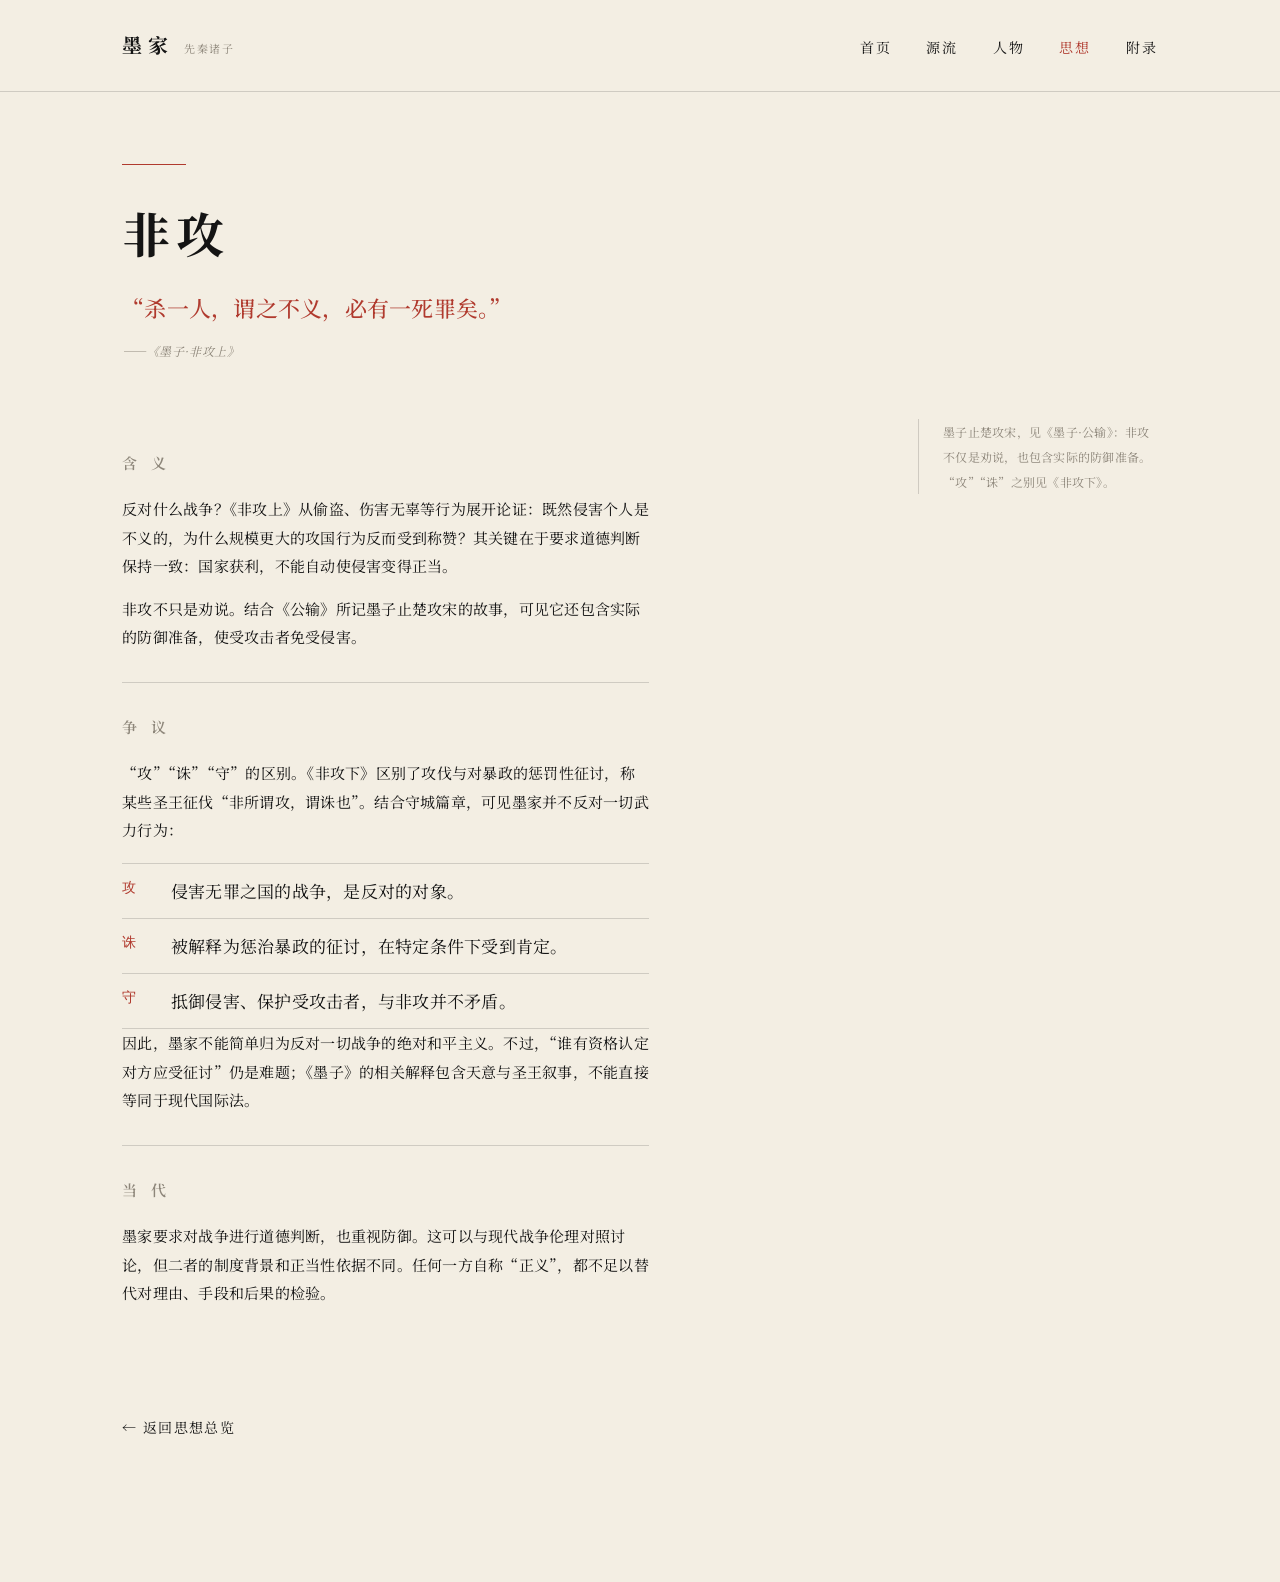
==== feigong.html @ 97afff65 "墨家网站：先秦墨家介绍（首页/源流/人物/思想/附录）" ====
<!DOCTYPE html>
<html lang="zh-CN">
<head>
  <meta charset="UTF-8">
  <meta name="viewport" content="width=device-width, initial-scale=1.0">
  <title>非攻 · 墨家</title>
  <link rel="preconnect" href="https://fonts.googleapis.com">
  <link rel="preconnect" href="https://fonts.gstatic.com" crossorigin>
  <link href="https://fonts.googleapis.com/css2?family=Noto+Serif+SC:wght@300;400;500;600;700;900&display=swap" rel="stylesheet">
  <link rel="stylesheet" href="css/style.css">
</head>
<body>
  <header class="site-head">
    <div class="site-head-inner">
      <a class="wordmark" href="index.html">墨家<span class="sub">先秦诸子</span></a>
      <nav class="site-nav">
        <a href="index.html">首页</a>
        <a href="yuanliu.html">源流</a>
        <a href="renwu.html">人物</a>
        <a href="sixiang.html" class="current">思想</a>
        <a href="fulu.html">附录</a>
      </nav>
    </div>
  </header>

  <main class="page">
    <div class="thought-head">
      <div class="verm-rule"></div>
      <h1 class="thought-title">非攻</h1>
      <blockquote class="thought-quote">“杀一人，谓之不义，必有一死罪矣。”<cite>——《墨子·非攻上》</cite></blockquote>
    </div>

    <div class="thought-grid">
      <div class="thought-body">
        <section>
          <h2>含 义</h2>
          <p>反对什么战争？《非攻上》从偷盗、伤害无辜等行为展开论证：既然侵害个人是不义的，为什么规模更大的攻国行为反而受到称赞？其关键在于要求道德判断保持一致：国家获利，不能自动使侵害变得正当。</p>
          <p>非攻不只是劝说。结合《公输》所记墨子止楚攻宋的故事，可见它还包含实际的防御准备，使受攻击者免受侵害。</p>
        </section>
        <section>
          <h2>争 议</h2>
          <p>“攻”“诛”“守”的区别。《非攻下》区别了攻伐与对暴政的惩罚性征讨，称某些圣王征伐“非所谓攻，谓诛也”。结合守城篇章，可见墨家并不反对一切武力行为：</p>
          <ul class="triple">
            <li><span class="term">攻</span><span>侵害无罪之国的战争，是反对的对象。</span></li>
            <li><span class="term">诛</span><span>被解释为惩治暴政的征讨，在特定条件下受到肯定。</span></li>
            <li><span class="term">守</span><span>抵御侵害、保护受攻击者，与非攻并不矛盾。</span></li>
          </ul>
          <p>因此，墨家不能简单归为反对一切战争的绝对和平主义。不过，“谁有资格认定对方应受征讨”仍是难题；《墨子》的相关解释包含天意与圣王叙事，不能直接等同于现代国际法。</p>
        </section>
        <section>
          <h2>当 代</h2>
          <p>墨家要求对战争进行道德判断，也重视防御。这可以与现代战争伦理对照讨论，但二者的制度背景和正当性依据不同。任何一方自称“正义”，都不足以替代对理由、手段和后果的检验。</p>
        </section>
      </div>
      <aside class="thought-note">墨子止楚攻宋，见《墨子·公输》：非攻不仅是劝说，也包含实际的防御准备。“攻”“诛”之别见《非攻下》。</aside>
    </div>

    <footer class="thought-back"><a href="sixiang.html">← 返回思想总览</a></footer>
  </main>
</body>
</html>
---- css/style.css ----
/* ============================================================
   墨家网站 · 设计规范
   宣纸 #F3EEE3 · 墨黑 #141414 · 朱砂 #B03A2E（仅用于引文/节号/细线/标记）
   思源宋体 · 行距 1.9 · 窄栏约 31em · 所有线条 0.5px
   ============================================================ */

:root {
  --paper: #F3EEE3;
  --ink: #141414;
  --vermilion: #B03A2E;
  --gray: #8d867a;
  --line-ink: rgba(20, 20, 20, 0.16);
  --line-verm: rgba(176, 58, 46, 0.55);
  --serif: "Noto Serif SC", "Source Han Serif SC", "Source Han Serif CN", "Songti SC", "STSong", "SimSun", serif;
  --mono: "SF Mono", "JetBrains Mono", "Menlo", "Consolas", "Courier New", monospace;
}

* { margin: 0; padding: 0; box-sizing: border-box; }

html { -webkit-font-smoothing: antialiased; text-rendering: optimizeLegibility; }

body {
  background: var(--paper);
  color: var(--ink);
  font-family: var(--serif);
  font-size: 17px;
  line-height: 1.9;
  letter-spacing: 0.015em;
  min-height: 100vh;
}

a { color: inherit; }

/* ---------- 通用 ---------- */
.reading { max-width: 31em; }

.hairline { border: none; border-top: 0.5px solid var(--line-ink); }
.hairline-verm { border: none; border-top: 0.5px solid var(--line-verm); }

.verm-rule { width: 64px; height: 0.5px; background: var(--vermilion); }

.section-no {
  font-family: var(--mono);
  font-size: 12px;
  color: var(--vermilion);
  letter-spacing: 0.12em;
}

/* ---------- 顶部导航（子页面） ---------- */
.site-head { border-bottom: 0.5px solid var(--line-ink); }
.site-head-inner {
  max-width: 1180px; margin: 0 auto; padding: 26px 72px;
  display: flex; align-items: baseline; justify-content: space-between;
}
.wordmark { font-size: 20px; font-weight: 700; letter-spacing: 0.3em; text-decoration: none; }
.wordmark .sub { font-size: 11px; font-weight: 400; color: var(--gray); letter-spacing: 0.15em; margin-left: 10px; }
.site-nav { display: flex; gap: 34px; }
.site-nav a {
  font-size: 14px; letter-spacing: 0.16em; text-decoration: none; color: var(--ink);
  position: relative; padding-bottom: 4px;
}
.site-nav a::after {
  content: ""; position: absolute; left: 0; bottom: 0;
  width: 0; height: 0.5px; background: var(--vermilion);
  transition: width 0.3s ease;
}
.site-nav a:hover::after { width: 100%; }
.site-nav a.current { color: var(--vermilion); }

/* ---------- 子页面框架 ---------- */
.page { max-width: 1180px; margin: 0 auto; padding: 72px 72px 140px; }
.page-title { font-size: 40px; font-weight: 700; letter-spacing: 0.06em; line-height: 1.3; }
.page-lead { margin-top: 18px; color: var(--gray); font-size: 15px; max-width: 30em; }
.page-section { margin-top: 72px; }
.page-section + .page-section { margin-top: 96px; }

/* ============================================================
   首页
   ============================================================ */
.page-home { min-height: 100vh; }
.home {
  max-width: 1280px; margin: 0 auto; padding: 88px 96px;
  display: flex; min-height: 100vh;
}
.home-left { flex: 1; display: flex; flex-direction: column; justify-content: center; }
.home-kicker { font-family: var(--mono); font-size: 12px; letter-spacing: 0.4em; color: var(--gray); margin-bottom: 40px; }
.home-title { font-size: clamp(46px, 6vw, 76px); font-weight: 900; letter-spacing: 0.05em; line-height: 1.22; }
.home-sub { margin-top: 40px; color: var(--ink); font-size: 17px; max-width: 30em; }
.home-questions { margin-top: 20px; color: var(--gray); font-size: 14px; max-width: 32em; line-height: 2.1; }
.home-nav { margin-top: 88px; max-width: 30em; }
.home-nav a {
  display: flex; align-items: baseline; gap: 26px;
  padding: 18px 0; text-decoration: none; color: var(--ink);
  border-top: 0.5px solid var(--line-ink);
}
.home-nav a:last-child { border-bottom: 0.5px solid var(--line-ink); }
.home-nav .sec-no { min-width: 1.6em; }
.home-nav .sec-title {
  font-size: 24px; font-weight: 500; letter-spacing: 0.3em; position: relative; padding-bottom: 6px;
}
.home-nav .sec-title::after {
  content: ""; position: absolute; left: 0; bottom: 0;
  width: 0; height: 0.5px; background: var(--vermilion); transition: width 0.35s ease;
}
.home-nav a:hover .sec-title::after { width: 100%; }

.home-right {
  width: 110px; display: flex; align-items: center; justify-content: center; gap: 18px;
}
.home-right .vertical-line { width: 0.5px; height: 56vh; background: var(--line-ink); }
.home-right .vertical-text {
  writing-mode: vertical-rl; text-orientation: mixed;
  font-size: 15px; letter-spacing: 0.42em; color: var(--gray); white-space: nowrap;
}

/* ============================================================
   学派源流（时间轴）
   ============================================================ */
.timeline { position: relative; padding-left: 88px; margin-top: 64px; }
.timeline::before {
  content: ""; position: absolute; left: 22px; top: 6px; bottom: 6px;
  width: 0.5px; background: var(--line-ink);
}
.tl-item { position: relative; padding: 0 0 72px; }
.tl-item::before {
  content: ""; position: absolute; left: 22px; transform: translateX(-50%);
  top: 10px; width: 7px; height: 7px; border-radius: 50%;
  background: var(--vermilion);
}
.tl-body { max-width: 40em; }
.tl-item:nth-child(even) .tl-body { margin-left: 56px; }
.tl-head { display: flex; align-items: baseline; gap: 18px; }
.tl-era { font-size: 26px; font-weight: 700; letter-spacing: 0.16em; }
.tl-title { margin-top: 10px; font-size: 17px; font-weight: 500; color: var(--ink); }
.tl-text { margin-top: 14px; font-size: 15px; color: var(--ink); max-width: 30em; }
.tl-quote {
  margin-top: 22px; font-size: 16px; color: var(--vermilion); line-height: 1.9;
}
.tl-quote cite { display: block; font-size: 12px; color: var(--gray); margin-top: 6px; }
.tl-divider { width: 3cm; height: 0.5px; background: var(--vermilion); margin-top: 28px; }

/* ============================================================
   代表人物
   ============================================================ */
.person { display: grid; grid-template-columns: 1fr 220px; column-gap: 72px; padding: 76px 0; }
.person + .person { border-top: 0.5px solid var(--line-ink); }
.person-name { font-size: 46px; font-weight: 700; letter-spacing: 0.08em; line-height: 1.2; }
.person-name .pinyin { font-family: var(--mono); font-size: 13px; color: var(--gray); letter-spacing: 0.1em; margin-left: 14px; font-weight: 400; }
.person-main .hairline { margin: 26px 0 30px; }
.person-body { max-width: 31em; font-size: 15px; }
.person-body blockquote {
  margin-top: 28px; font-size: 16px; color: var(--vermilion); line-height: 1.9;
}
.person-body blockquote cite { display: block; font-size: 12px; color: var(--gray); margin-top: 8px; }
.person-note {
  font-size: 12px; color: var(--gray); line-height: 2.1;
  border-left: 0.5px solid var(--line-ink); padding-left: 24px;
  align-self: start;
}
.person-foot { margin-top: 8px; font-size: 12px; color: var(--gray); max-width: 34em; }

/* ============================================================
   思想总览（关系图）
   ============================================================ */
.rel-wrap { margin-top: 64px; max-width: 620px; }
.rel-diagram { width: 100%; height: auto; display: block; }
.rel-line { stroke: var(--line-ink); stroke-width: 0.5; vector-effect: non-scaling-stroke; transition: stroke 0.3s ease; }
.rel-label { fill: var(--ink); font-family: var(--serif); font-size: 24px; letter-spacing: 0.2em; }
.rel-center { fill: var(--ink); font-family: var(--serif); font-size: 48px; font-weight: 700; letter-spacing: 0.1em; }
.rel-group a { text-decoration: none; }
.rel-group:hover .rel-line { stroke: var(--line-verm); }
.rel-group:hover .rel-label { fill: var(--vermilion); }
.rel-center-link:hover .rel-center { fill: var(--vermilion); }
.rel-note { margin-top: 48px; max-width: 30em; }
.rel-note p { font-size: 13px; color: var(--gray); line-height: 2; }
.rel-note p + p { margin-top: 12px; }

/* ============================================================
   思想详情页
   ============================================================ */
.thought-head { margin-bottom: 56px; }
.thought-head .verm-rule { margin-bottom: 40px; }
.thought-title { font-size: 48px; font-weight: 700; letter-spacing: 0.12em; line-height: 1.2; }
.thought-quote { margin-top: 26px; font-size: 22px; color: var(--vermilion); line-height: 1.85; font-weight: 500; max-width: 24em; }
.thought-quote cite { display: block; font-size: 12px; color: var(--gray); font-weight: 400; margin-top: 12px; letter-spacing: 0.05em; }

.thought-grid { display: grid; grid-template-columns: 1fr 240px; column-gap: 72px; }
.thought-body { max-width: 31em; }
.thought-body section { padding: 30px 0; }
.thought-body section + section { border-top: 0.5px solid var(--line-ink); }
.thought-body h2 { font-size: 15px; font-weight: 600; letter-spacing: 0.32em; color: var(--gray); margin-bottom: 18px; }
.thought-body p { font-size: 15px; }
.thought-body p + p { margin-top: 14px; }
.thought-body blockquote { margin: 14px 0; color: var(--ink); font-size: 15px; }

.triple { list-style: none; margin-top: 18px; }
.triple li { display: flex; gap: 18px; padding: 11px 0; border-top: 0.5px solid var(--line-ink); }
.triple li:last-child { border-bottom: 0.5px solid var(--line-ink); }
.triple .term { font-family: var(--mono); font-size: 14px; color: var(--vermilion); min-width: 2.2em; letter-spacing: 0.05em; }

.thought-note {
  font-size: 12px; color: var(--gray); line-height: 2.1;
  border-left: 0.5px solid var(--line-ink); padding-left: 24px;
  align-self: start;
}
.thought-back { margin-top: 72px; }
.thought-back a { text-decoration: none; font-size: 14px; letter-spacing: 0.1em; color: var(--ink); }
.thought-back a:hover { color: var(--vermilion); }

/* ============================================================
   附录
   ============================================================ */
.three-grid { display: grid; grid-template-columns: repeat(3, 1fr); gap: 56px; margin-top: 48px; }
.three-col .ruler { border-top: 0.5px solid var(--line-ink); position: relative; margin-bottom: 28px; }
.three-col .ruler::before {
  content: ""; position: absolute; top: -5px; left: 0; right: 0; height: 9px;
  background-image: repeating-linear-gradient(to right, rgba(20,20,20,0.42) 0 0.5px, transparent 0.5px 18px);
}
.three-col h3 { font-size: 22px; font-weight: 700; letter-spacing: 0.24em; margin-bottom: 14px; }
.three-col p { font-size: 14px; text-align: left; }

.mojing-list { margin-top: 40px; max-width: 40em; }
.mojing-intro { font-size: 13px; color: var(--gray); margin-bottom: 8px; }
.mojing-item { display: grid; grid-template-columns: 60px 1fr; gap: 28px; padding: 20px 0; border-top: 0.5px solid var(--line-ink); }
.mojing-item:last-child { border-bottom: 0.5px solid var(--line-ink); }
.mojing-item .no { font-family: var(--mono); font-size: 13px; color: var(--vermilion); letter-spacing: 0.08em; padding-top: 2px; }
.mojing-item .yuanwen { font-size: 16px; }
.mojing-item .shiyi { font-size: 13px; color: var(--gray); margin-top: 4px; }

.ref-grid { display: grid; grid-template-columns: 1fr 1fr; gap: 72px; margin-top: 40px; }
.ref-col h3 { font-size: 15px; font-weight: 600; letter-spacing: 0.3em; color: var(--gray); margin-bottom: 22px; }
.ref-col ol { list-style: none; }
.ref-col li { font-size: 13px; line-height: 2; margin-bottom: 16px; }
.ref-col li .no { font-family: var(--mono); color: var(--vermilion); margin-right: 6px; font-size: 12px; }
.ref-date { margin-top: 24px; font-size: 12px; color: var(--gray); }

/* ============================================================
   响应式
   ============================================================ */
@media (max-width: 900px) {
  .site-head-inner, .page, .home { padding-left: 28px; padding-right: 28px; }
  .home { flex-direction: column; padding-top: 56px; }
  .home-right { display: none; }
  .person, .thought-grid { grid-template-columns: 1fr; }
  .person-note, .thought-note { border-left: none; border-top: 0.5px solid var(--line-ink); padding-left: 0; padding-top: 16px; margin-top: 24px; }
  .three-grid, .ref-grid { grid-template-columns: 1fr; }
  .timeline { padding-left: 48px; }
  .tl-item:nth-child(even) .tl-body { margin-left: 0; }
}
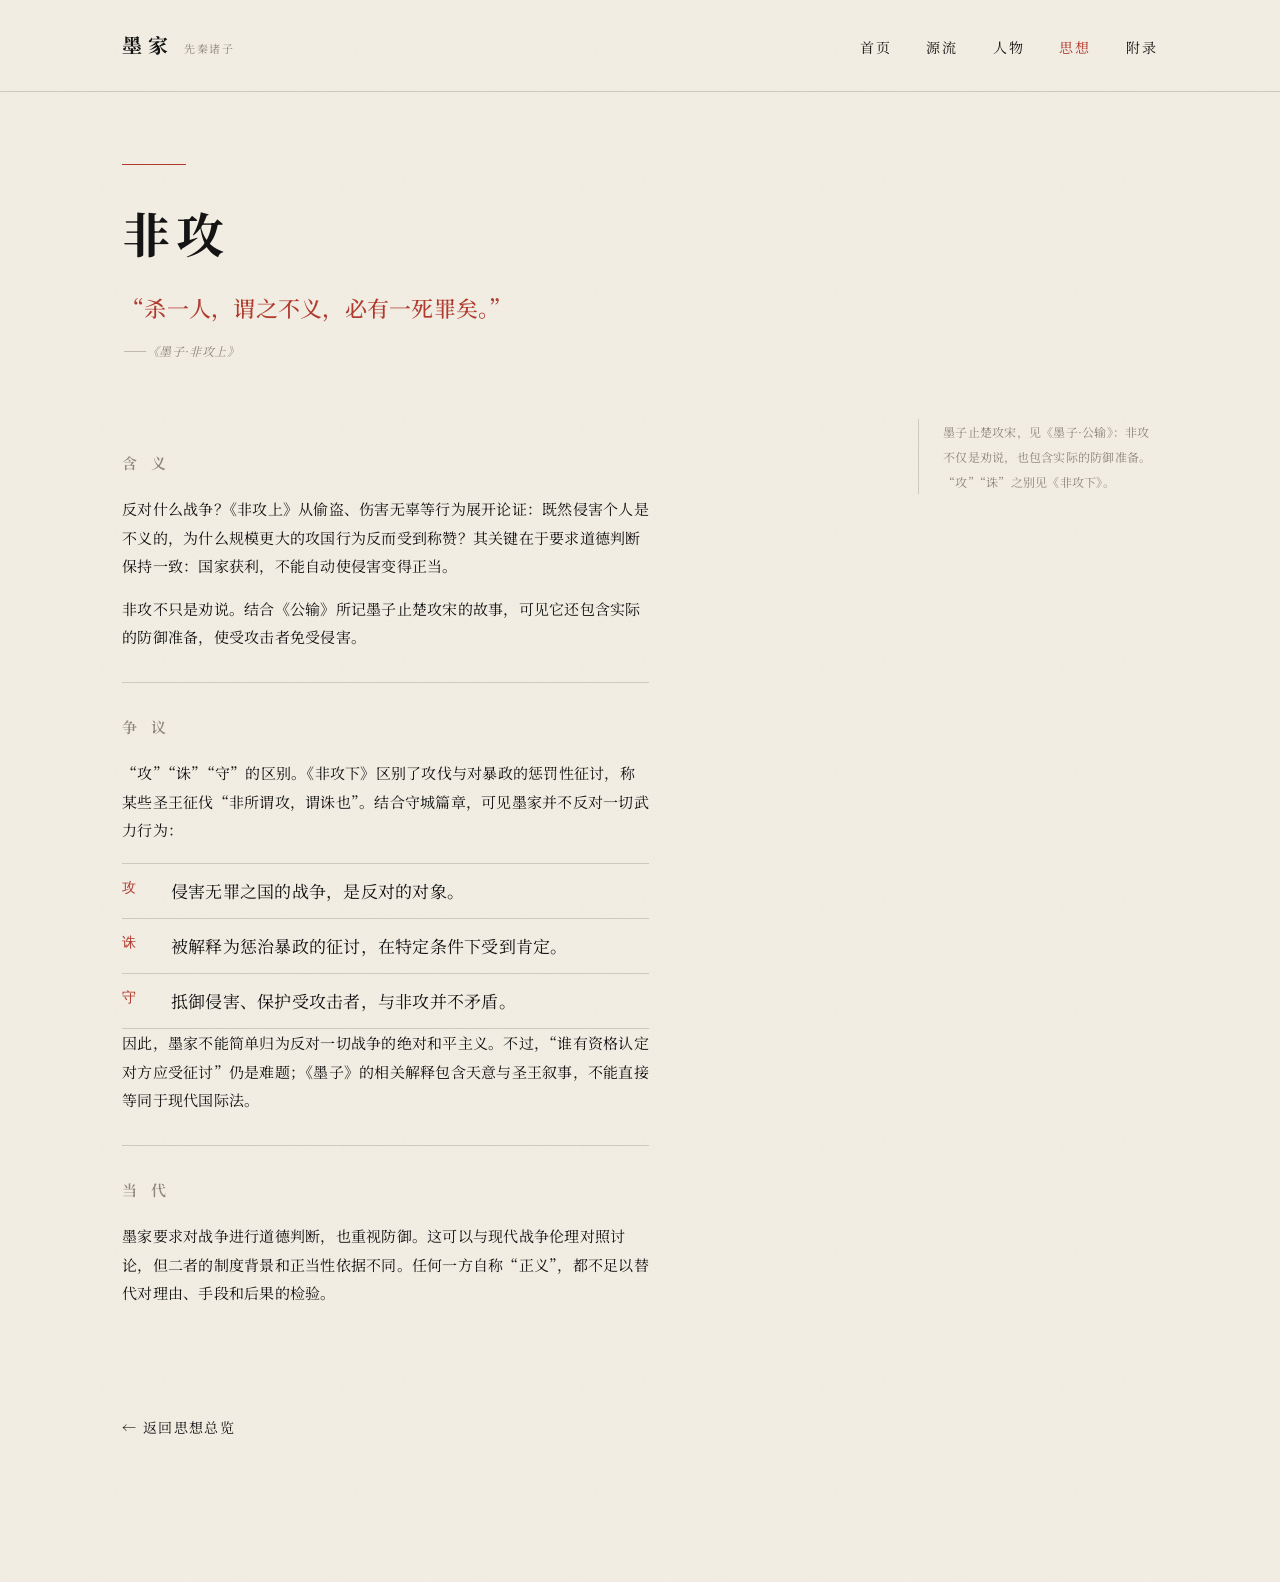
==== commit 201bd6ad: "交互升级：可拖拽时间线、阅读进度线、入场动效与宣纸纹理" ====
--- a/feigong.html
+++ b/feigong.html
@@ -57,5 +57,6 @@
 
     <footer class="thought-back"><a href="sixiang.html">← 返回思想总览</a></footer>
   </main>
+  <script src="js/main.js"></script>
 </body>
 </html>
--- a/css/style.css
+++ b/css/style.css
@@ -20,7 +20,8 @@
 html { -webkit-font-smoothing: antialiased; text-rendering: optimizeLegibility; }
 
 body {
-  background: var(--paper);
+  background-color: var(--paper);
+  background-image: url("data:image/svg+xml,%3Csvg xmlns='http://www.w3.org/2000/svg' width='240' height='240'%3E%3Cfilter id='n'%3E%3CfeTurbulence type='fractalNoise' baseFrequency='0.9' numOctaves='3' stitchTiles='stitch'/%3E%3CfeColorMatrix type='saturate' values='0'/%3E%3C/filter%3E%3Crect width='100%25' height='100%25' filter='url(%23n)' opacity='0.06'/%3E%3C/svg%3E");
   color: var(--ink);
   font-family: var(--serif);
   font-size: 17px;
@@ -114,30 +115,58 @@
 }
 
 /* ============================================================
-   学派源流（时间轴）
-   ============================================================ */
-.timeline { position: relative; padding-left: 88px; margin-top: 64px; }
-.timeline::before {
-  content: ""; position: absolute; left: 22px; top: 6px; bottom: 6px;
-  width: 0.5px; background: var(--line-ink);
-}
-.tl-item { position: relative; padding: 0 0 72px; }
-.tl-item::before {
-  content: ""; position: absolute; left: 22px; transform: translateX(-50%);
-  top: 10px; width: 7px; height: 7px; border-radius: 50%;
+   学派源流（横向可拖拽时间轴）
+   ============================================================ */
+.timeline {
+  margin-top: 64px;
+  overflow-x: auto;
+  cursor: grab;
+  -webkit-overflow-scrolling: touch;
+  scrollbar-width: thin;
+  scrollbar-color: rgba(20, 20, 20, 0.25) transparent;
+  padding-bottom: 32px;
+}
+.timeline.dragging { cursor: grabbing; user-select: none; }
+.tl-track {
+  display: flex; align-items: stretch; gap: 64px;
+  min-width: max-content;
+  position: relative;
+}
+.tl-track::before {
+  content: ""; position: absolute; left: 0; right: 0; bottom: 0;
+  height: 0.5px; background: var(--line-ink);
+}
+.tl-node {
+  width: 340px; flex: none;
+  display: flex; flex-direction: column;
+}
+.tl-card {
+  border: 0.5px solid var(--line-ink);
+  padding: 26px 28px 24px;
+  flex: 1;
+  transition: border-color 0.3s ease;
+}
+.tl-node:hover .tl-card { border-color: var(--line-verm); }
+.tl-head { display: flex; align-items: baseline; gap: 18px; }
+.tl-era { font-size: 24px; font-weight: 700; letter-spacing: 0.16em; transition: color 0.25s ease; }
+.tl-node:hover .tl-era { color: var(--vermilion); }
+.tl-title { margin-top: 12px; font-size: 17px; font-weight: 500; color: var(--ink); }
+.tl-text { margin-top: 14px; font-size: 15px; color: var(--ink); line-height: 1.9; }
+.tl-quote { margin-top: 22px; font-size: 16px; color: var(--vermilion); line-height: 1.9; }
+.tl-quote cite { display: block; font-size: 12px; color: var(--gray); margin-top: 6px; }
+.tl-dot {
+  width: 7px; height: 7px; border-radius: 50%;
   background: var(--vermilion);
-}
-.tl-body { max-width: 40em; }
-.tl-item:nth-child(even) .tl-body { margin-left: 56px; }
-.tl-head { display: flex; align-items: baseline; gap: 18px; }
-.tl-era { font-size: 26px; font-weight: 700; letter-spacing: 0.16em; }
-.tl-title { margin-top: 10px; font-size: 17px; font-weight: 500; color: var(--ink); }
-.tl-text { margin-top: 14px; font-size: 15px; color: var(--ink); max-width: 30em; }
-.tl-quote {
-  margin-top: 22px; font-size: 16px; color: var(--vermilion); line-height: 1.9;
-}
-.tl-quote cite { display: block; font-size: 12px; color: var(--gray); margin-top: 6px; }
-.tl-divider { width: 3cm; height: 0.5px; background: var(--vermilion); margin-top: 28px; }
+  margin-top: 34px;
+  transition: transform 0.25s ease;
+}
+.tl-node:hover .tl-dot { transform: scale(1.9); }
+
+/* 入场动画（仅 JS 可用时，见 <head> 的 .js 标记） */
+.js .tl-node { opacity: 0; transform: translateY(24px); transition: opacity 0.6s ease, transform 0.6s ease; }
+.js .tl-node.in { opacity: 1; transform: none; }
+.js .tl-track::before { transform: scaleX(0); transform-origin: left center; transition: transform 0.9s ease 0.15s; }
+.js .timeline.in .tl-track::before { transform: scaleX(1); }
 
 /* ============================================================
    代表人物
@@ -171,6 +200,8 @@
 .rel-group:hover .rel-line { stroke: var(--line-verm); }
 .rel-group:hover .rel-label { fill: var(--vermilion); }
 .rel-center-link:hover .rel-center { fill: var(--vermilion); }
+.rel-group a, .rel-center-link { cursor: pointer; }
+.rel-hint { margin-top: 24px; font-size: 15px; color: var(--ink); }
 .rel-note { margin-top: 48px; max-width: 30em; }
 .rel-note p { font-size: 13px; color: var(--gray); line-height: 2; }
 .rel-note p + p { margin-top: 12px; }
@@ -232,11 +263,38 @@
 .ref-col ol { list-style: none; }
 .ref-col li { font-size: 13px; line-height: 2; margin-bottom: 16px; }
 .ref-col li .no { font-family: var(--mono); color: var(--vermilion); margin-right: 6px; font-size: 12px; }
+.ref-col a {
+  color: var(--ink);
+  text-decoration: underline;
+  text-decoration-color: rgba(20, 20, 20, 0.4);
+  text-decoration-thickness: 0.5px;
+  text-underline-offset: 4px;
+  transition: color 0.2s ease, text-decoration-color 0.2s ease;
+}
+.ref-col a:hover { color: var(--vermilion); text-decoration-color: var(--vermilion); }
 .ref-date { margin-top: 24px; font-size: 12px; color: var(--gray); }
 
 /* ============================================================
    响应式
    ============================================================ */
+/* ============================================================
+   图录（配图）
+   ============================================================ */
+.fig { margin: 0; }
+.fig-frame { border: 0.5px solid var(--line-ink); padding: 14px; }
+.fig img {
+  width: 100%; height: auto; display: block;
+  filter: grayscale(1) sepia(0.22) contrast(1.04);
+  mix-blend-mode: multiply;
+}
+.fig figcaption { margin-top: 14px; font-size: 12px; color: var(--gray); line-height: 1.9; }
+.fig figcaption .fig-no { font-family: var(--mono); color: var(--vermilion); margin-right: 8px; font-size: 11px; }
+
+/* 配图定位 */
+.fig--lead { max-width: 680px; margin: 40px 0 60px; }
+.fig--home { max-width: 1280px; margin: 0 auto 96px; padding: 0 96px; }
+.fig--person { float: right; width: 260px; margin: 4px 0 30px 36px; }
+
 @media (max-width: 900px) {
   .site-head-inner, .page, .home { padding-left: 28px; padding-right: 28px; }
   .home { flex-direction: column; padding-top: 56px; }
@@ -244,6 +302,36 @@
   .person, .thought-grid { grid-template-columns: 1fr; }
   .person-note, .thought-note { border-left: none; border-top: 0.5px solid var(--line-ink); padding-left: 0; padding-top: 16px; margin-top: 24px; }
   .three-grid, .ref-grid { grid-template-columns: 1fr; }
-  .timeline { padding-left: 48px; }
-  .tl-item:nth-child(even) .tl-body { margin-left: 0; }
-}
+  .fig--person { float: none; width: 100%; margin: 24px 0; }
+  .fig--home { padding-left: 28px; padding-right: 28px; }
+}
+
+/* ============================================================
+   阅读进度线（朱砂细线，随滚动生长）
+   ============================================================ */
+.progress {
+  position: fixed; top: 0; left: 0; right: 0;
+  height: 1px; background: var(--vermilion);
+  transform: scaleX(0); transform-origin: 0 50%;
+  z-index: 50;
+}
+
+/* ============================================================
+   切页淡入
+   ============================================================ */
+@keyframes page-fade { from { opacity: 0; } to { opacity: 1; } }
+body { animation: page-fade 0.45s ease both; }
+
+/* ============================================================
+   首页首屏错落入场
+   ============================================================ */
+@keyframes home-in {
+  from { opacity: 0; transform: translateY(18px); }
+  to { opacity: 1; transform: none; }
+}
+.page-home .home-kicker { animation: home-in 0.7s ease 0.05s both; }
+.page-home .home-title { animation: home-in 0.7s ease 0.18s both; }
+.page-home .home-sub { animation: home-in 0.7s ease 0.32s both; }
+.page-home .home-questions { animation: home-in 0.7s ease 0.44s both; }
+.page-home .home-nav { animation: home-in 0.7s ease 0.58s both; }
+.page-home .home-right { animation: home-in 0.7s ease 0.32s both; }
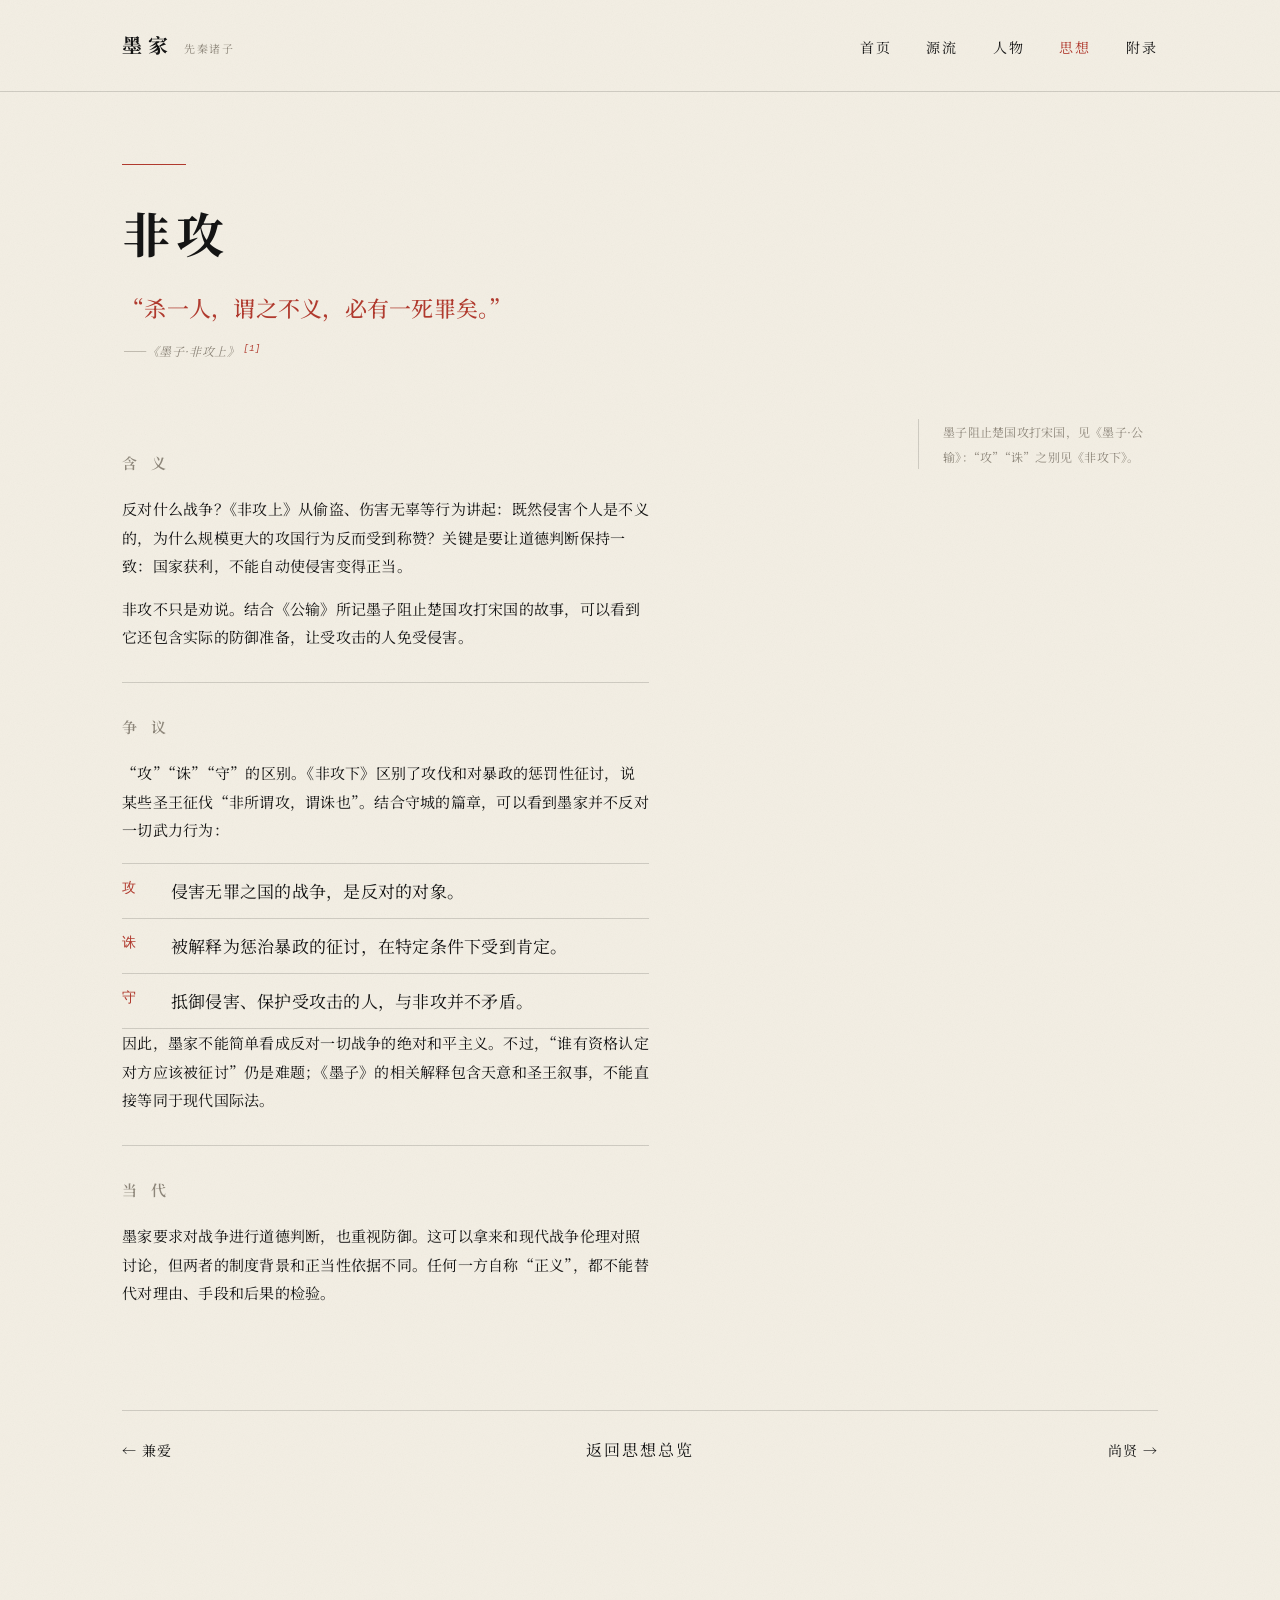
==== commit 3a86afcb: "文案平实化：全文措辞替换，并纳入来源编号、思想页导航、当代意义入口、成员署名与附录精简" ====
--- a/feigong.html
+++ b/feigong.html
@@ -27,35 +27,39 @@
     <div class="thought-head">
       <div class="verm-rule"></div>
       <h1 class="thought-title">非攻</h1>
-      <blockquote class="thought-quote">“杀一人，谓之不义，必有一死罪矣。”<cite>——《墨子·非攻上》</cite></blockquote>
+      <blockquote class="thought-quote">“杀一人，谓之不义，必有一死罪矣。”<cite>——《墨子·非攻上》<a class="src" href="fulu.html#ref-1">[1]</a></cite></blockquote>
     </div>
 
     <div class="thought-grid">
       <div class="thought-body">
         <section>
           <h2>含 义</h2>
-          <p>反对什么战争？《非攻上》从偷盗、伤害无辜等行为展开论证：既然侵害个人是不义的，为什么规模更大的攻国行为反而受到称赞？其关键在于要求道德判断保持一致：国家获利，不能自动使侵害变得正当。</p>
-          <p>非攻不只是劝说。结合《公输》所记墨子止楚攻宋的故事，可见它还包含实际的防御准备，使受攻击者免受侵害。</p>
+          <p>反对什么战争？《非攻上》从偷盗、伤害无辜等行为讲起：既然侵害个人是不义的，为什么规模更大的攻国行为反而受到称赞？关键是要让道德判断保持一致：国家获利，不能自动使侵害变得正当。</p>
+          <p>非攻不只是劝说。结合《公输》所记墨子阻止楚国攻打宋国的故事，可以看到它还包含实际的防御准备，让受攻击的人免受侵害。</p>
         </section>
         <section>
           <h2>争 议</h2>
-          <p>“攻”“诛”“守”的区别。《非攻下》区别了攻伐与对暴政的惩罚性征讨，称某些圣王征伐“非所谓攻，谓诛也”。结合守城篇章，可见墨家并不反对一切武力行为：</p>
+          <p>“攻”“诛”“守”的区别。《非攻下》区别了攻伐和对暴政的惩罚性征讨，说某些圣王征伐“非所谓攻，谓诛也”。结合守城的篇章，可以看到墨家并不反对一切武力行为：</p>
           <ul class="triple">
             <li><span class="term">攻</span><span>侵害无罪之国的战争，是反对的对象。</span></li>
             <li><span class="term">诛</span><span>被解释为惩治暴政的征讨，在特定条件下受到肯定。</span></li>
-            <li><span class="term">守</span><span>抵御侵害、保护受攻击者，与非攻并不矛盾。</span></li>
+            <li><span class="term">守</span><span>抵御侵害、保护受攻击的人，与非攻并不矛盾。</span></li>
           </ul>
-          <p>因此，墨家不能简单归为反对一切战争的绝对和平主义。不过，“谁有资格认定对方应受征讨”仍是难题；《墨子》的相关解释包含天意与圣王叙事，不能直接等同于现代国际法。</p>
+          <p>因此，墨家不能简单看成反对一切战争的绝对和平主义。不过，“谁有资格认定对方应该被征讨”仍是难题；《墨子》的相关解释包含天意和圣王叙事，不能直接等同于现代国际法。</p>
         </section>
         <section>
-          <h2>当 代</h2>
-          <p>墨家要求对战争进行道德判断，也重视防御。这可以与现代战争伦理对照讨论，但二者的制度背景和正当性依据不同。任何一方自称“正义”，都不足以替代对理由、手段和后果的检验。</p>
+          <h2 id="dangdai">当 代</h2>
+          <p>墨家要求对战争进行道德判断，也重视防御。这可以拿来和现代战争伦理对照讨论，但两者的制度背景和正当性依据不同。任何一方自称“正义”，都不能替代对理由、手段和后果的检验。</p>
         </section>
       </div>
-      <aside class="thought-note">墨子止楚攻宋，见《墨子·公输》：非攻不仅是劝说，也包含实际的防御准备。“攻”“诛”之别见《非攻下》。</aside>
+      <aside class="thought-note">墨子阻止楚国攻打宋国，见《墨子·公输》：“攻”“诛”之别见《非攻下》。</aside>
     </div>
 
-    <footer class="thought-back"><a href="sixiang.html">← 返回思想总览</a></footer>
+    <footer class="thought-nav">
+      <a class="tn-prev" href="jianai.html">← 兼爱</a>
+      <a class="tn-back" href="sixiang.html">返回思想总览</a>
+      <a class="tn-next" href="shangxian.html">尚贤 →</a>
+    </footer>
   </main>
   <script src="js/main.js"></script>
 </body>
--- a/css/style.css
+++ b/css/style.css
@@ -258,7 +258,15 @@
 .mojing-item .yuanwen { font-size: 16px; }
 .mojing-item .shiyi { font-size: 13px; color: var(--gray); margin-top: 4px; }
 
+.ref-hint {
+  margin-top: 16px;
+  font-size: 13px;
+  color: var(--gray);
+  line-height: 1.9;
+}
+.ref-hint .accent { color: var(--vermilion); }
 .ref-grid { display: grid; grid-template-columns: 1fr 1fr; gap: 72px; margin-top: 40px; }
+.ref-hint + .ref-grid { margin-top: 24px; }
 .ref-col h3 { font-size: 15px; font-weight: 600; letter-spacing: 0.3em; color: var(--gray); margin-bottom: 22px; }
 .ref-col ol { list-style: none; }
 .ref-col li { font-size: 13px; line-height: 2; margin-bottom: 16px; }
@@ -292,7 +300,7 @@
 
 /* 配图定位 */
 .fig--lead { max-width: 680px; margin: 40px 0 60px; }
-.fig--home { max-width: 1280px; margin: 0 auto 96px; padding: 0 96px; }
+.fig--home { max-width: 1150px; margin: 0 auto 96px; padding: 0 96px; }
 .fig--person { float: right; width: 260px; margin: 4px 0 30px 36px; }
 
 @media (max-width: 900px) {
@@ -304,6 +312,7 @@
   .three-grid, .ref-grid { grid-template-columns: 1fr; }
   .fig--person { float: none; width: 100%; margin: 24px 0; }
   .fig--home { padding-left: 28px; padding-right: 28px; }
+  .site-credits { padding-left: 28px; padding-right: 28px; }
 }
 
 /* ============================================================
@@ -335,3 +344,56 @@
 .page-home .home-questions { animation: home-in 0.7s ease 0.44s both; }
 .page-home .home-nav { animation: home-in 0.7s ease 0.58s both; }
 .page-home .home-right { animation: home-in 0.7s ease 0.32s both; }
+
+/* ============================================================
+   正文来源编号（上标，跳转附录对应文献）
+   ============================================================ */
+.src {
+  font-family: var(--mono);
+  font-size: 0.72em;
+  color: var(--vermilion);
+  text-decoration: none;
+  margin-left: 4px;
+  vertical-align: super;
+}
+.src:hover { text-decoration: underline; text-underline-offset: 2px; }
+.ref-col li { transition: background 0.3s ease; }
+.ref-col li:target { background: rgba(176, 58, 46, 0.05); }
+
+/* ============================================================
+   思想详情页底部导航（上一 / 返回 / 下一）
+   ============================================================ */
+.thought-nav {
+  margin-top: 72px;
+  display: flex; align-items: center; justify-content: space-between;
+  border-top: 0.5px solid var(--line-ink);
+  padding-top: 24px;
+}
+.thought-nav a { text-decoration: none; font-size: 14px; letter-spacing: 0.08em; color: var(--ink); transition: color 0.2s ease; }
+.thought-nav a:hover { color: var(--vermilion); }
+.thought-nav .tn-back { color: var(--ink); font-size: 16px; letter-spacing: 0.12em; }
+
+/* ============================================================
+   思想总览 · 当代意义快捷入口
+   ============================================================ */
+.rel-modern { margin-top: 56px; padding-top: 28px; border-top: 0.5px solid var(--line-ink); }
+.rm-title { font-size: 15px; font-weight: 600; letter-spacing: 0.32em; color: var(--gray); }
+.rm-lead { margin-top: 10px; font-size: 13px; color: var(--gray); max-width: 34em; line-height: 2; }
+.rm-links { margin-top: 18px; display: flex; flex-wrap: wrap; gap: 12px 28px; }
+.rm-links a { font-size: 14px; color: var(--ink); text-decoration: none; letter-spacing: 0.06em; border-bottom: 0.5px solid var(--line-ink); padding-bottom: 2px; transition: color 0.2s ease, border-color 0.2s ease; }
+.rm-links a:hover { color: var(--vermilion); border-color: var(--vermilion); }
+
+/* ============================================================
+   首页署名（小组成员）
+   ============================================================ */
+.site-credits {
+  max-width: 1280px;
+  margin: 0 auto 96px;
+  padding: 0 96px;
+  text-align: center;
+  font-size: 14px;
+  color: var(--ink);
+  letter-spacing: 0.18em;
+}
+.site-credits .credits-label { margin-right: 14px; }
+.site-credits .credits-names { letter-spacing: 0.3em; }
